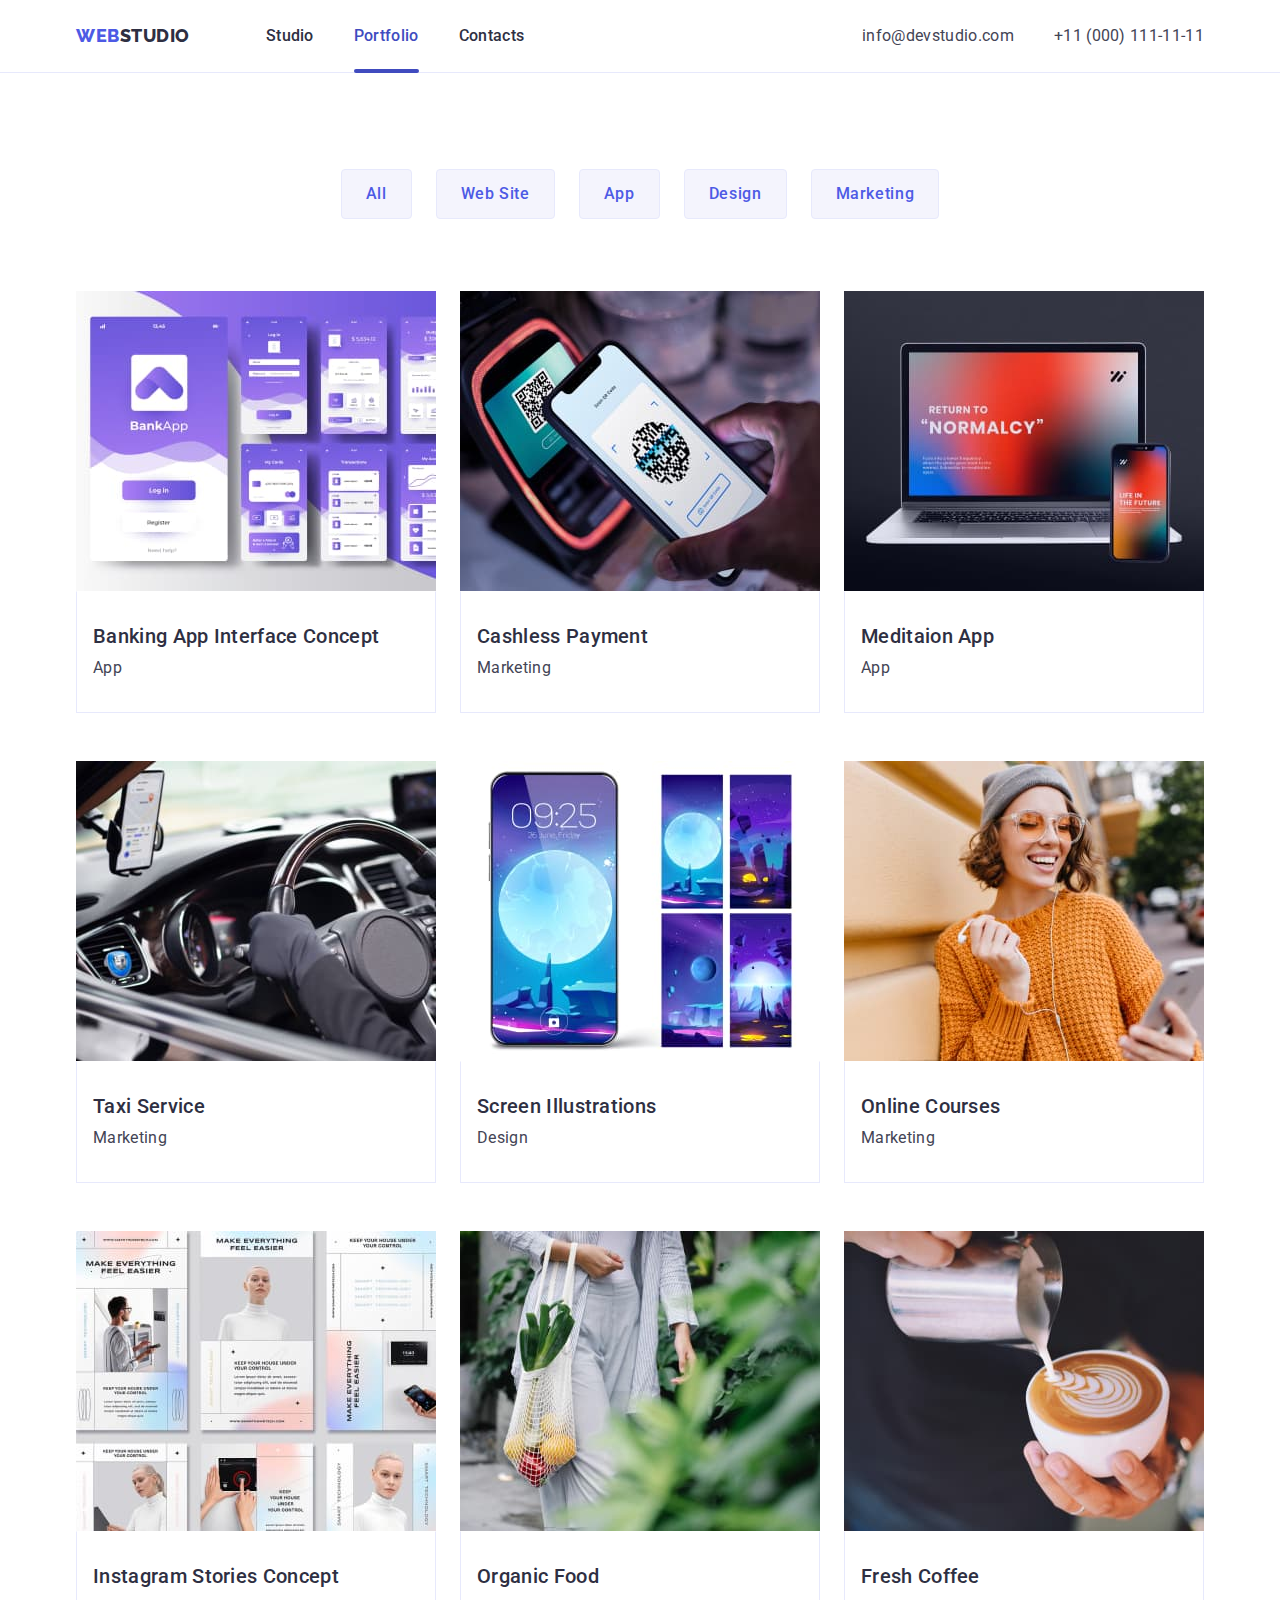
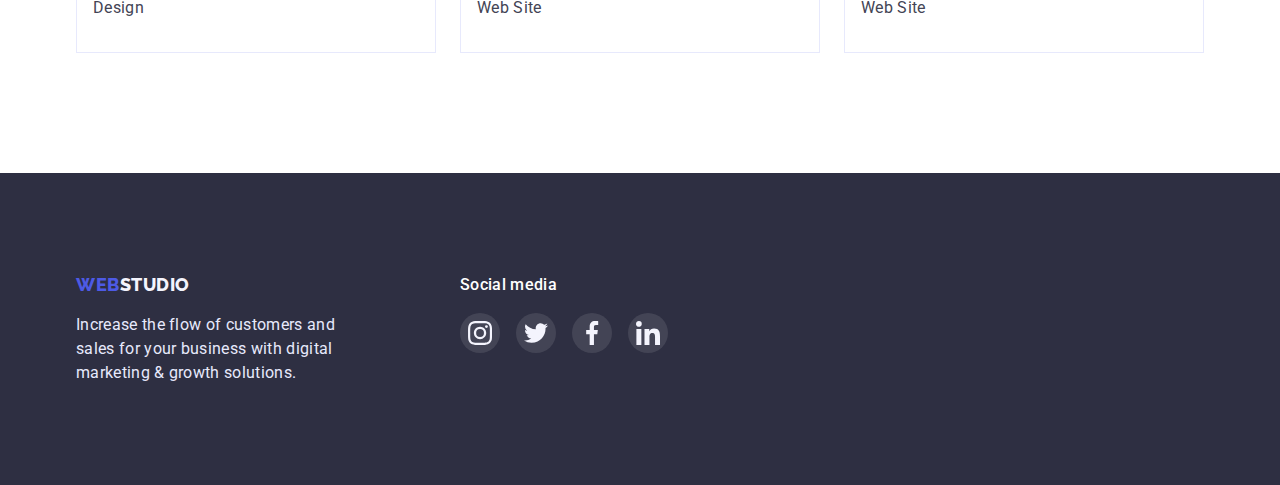
==== portfolio.html @ 97923b07 "Initial commit" ====
<!DOCTYPE html>
<html lang="en">
  <head>
    <meta charset="UTF-8" />
    <meta http-equiv="X-UA-Compatible" content="IE=edge" />
    <meta name="viewport" content="width=device-width, initial-scale=1.0" />
    <title>Portfolio</title>
    <link rel="preconnect" href="https://fonts.googleapis.com" />
    <link rel="preconnect" href="https://fonts.gstatic.com" crossorigin />
    <link
      href="https://fonts.googleapis.com/css2?family=Raleway:wght@800&family=Roboto:wght@400;500;700;900&display=swap"
      rel="stylesheet"
    />
    <link
      rel="stylesheet"
      href="https://cdnjs.cloudflare.com/ajax/libs/modern-normalize/1.1.0/modern-normalize.min.css"
    />
    <link rel="stylesheet" href="./css/styles.css" />
  </head>
  <body>
    <!-- Top Line -->
    <header class="header">
      <div class="container header-address">
        <nav class="header-navigation">
          <!-- Logo Web Studio -->
          <a href="./index.html" class="logo-link">
            Web<span class="logo-studio">Studio</span>
          </a>
          <!-- Menu Nav -->
          <ul class="header-list link">
            <li class="header-item">
              <a href="./index.html" class="header-link">Studio</a>
            </li>
            <li class="header-item">
              <a href="./portfolio.html" class="header-link curent"
                >Portfolio</a
              >
            </li>
            <li class="header-item">
              <a href="" class="header-link">Contacts</a>
            </li>
          </ul>
        </nav>
        <!-- Contacts info -->
        <address class="h-address">
          <ul class="header-address-list link">
            <li class="header-address-item">
              <a href="mailto:info@devstudio.com" class="header-mail"
                >info@devstudio.com</a
              >
            </li>
            <li class="header-address-item">
              <a href="tel:+110001111111" class="header-tel"
                >+11 (000) 111-11-11</a
              >
            </li>
          </ul>
        </address>
      </div>
    </header>
    <!-- Content section  -->
    <main class="content-portfoli">
      <section class="portfolio-section">
        <div class="container">
          <h1 class="portfoli-title visually-hidden">Work examples</h1>
          <ul class="button-list link">
            <li class="button-item-portfolio">
              <button type="button" class="content-portfolio-button">
                All
              </button>
            </li>
            <li class="button-item-portfolio">
              <button type="button" class="content-portfolio-button">
                Web Site
              </button>
            </li>
            <li class="button-item-portfolio">
              <button type="button" class="content-portfolio-button">
                App
              </button>
            </li>
            <li class="button-item-portfolio">
              <button type="button" class="content-portfolio-button">
                Design
              </button>
            </li>
            <li class="button-item-portfolio">
              <button type="button" class="content-portfolio-button">
                Marketing
              </button>
            </li>
          </ul>
          <ul class="porfolio-list link">
            <li class="portfolio-list-item">
              <a href="" class="portfolio-link">
                <div class="card-overlay">
                  <img
                    class="img-portfolio"
                    src="./images/Portfolio1.jpg"
                    width="360"
                    alt="Banking App"
                  />
                  <p class="text-overlay">
                    14 Stylish and User-Friendly App Design Concepts · Task
                    Manager App · Calorie Tracker App · Exotic Fruit Ecommerce
                    App · Cloud Storage App
                  </p>
                </div>
                <div class="portfolio-text">
                  <h2 class="examples-title">Banking App Interface Concept</h2>
                  <p class="examples-description">App</p>
                </div>
              </a>
            </li>
            <li class="portfolio-list-item">
              <a href="" class="portfolio-link">
                <div class="card-overlay">
                  <img
                    class="img-portfolio"
                    src="./images/Portfolio2.jpg"
                    width="360"
                    height="300"
                    alt="Cashless Payment"
                  />
                  <p class="text-overlay">
                    14 Stylish and User-Friendly App Design Concepts · Task
                    Manager App · Calorie Tracker App · Exotic Fruit Ecommerce
                    App · Cloud Storage App
                  </p>
                </div>
                <div class="portfolio-text">
                  <h2 class="examples-title">Cashless Payment</h2>
                  <p class="examples-description">Marketing</p>
                </div>
              </a>
            </li>
            <li class="portfolio-list-item">
              <a href="" class="portfolio-link">
                <div class="card-overlay">
                  <img
                    class="img-portfolio"
                    src="./images/Portfolio3.jpg"
                    width="360"
                    height="300"
                    alt="Meditaion App"
                  />
                  <p class="text-overlay">
                    14 Stylish and User-Friendly App Design Concepts · Task
                    Manager App · Calorie Tracker App · Exotic Fruit Ecommerce
                    App · Cloud Storage App
                  </p>
                </div>
                <div class="portfolio-text">
                  <h2 class="examples-title">Meditaion App</h2>
                  <p class="examples-description">App</p>
                </div>
              </a>
            </li>
            <li class="portfolio-list-item">
              <a href="" class="portfolio-link">
                <div class="card-overlay">
                  <img
                    class="img-portfolio"
                    src="./images/Portfolio4.jpg"
                    width="360"
                    height="300"
                    alt="Taxi Service"
                  />
                  <p class="text-overlay">
                    14 Stylish and User-Friendly App Design Concepts · Task
                    Manager App · Calorie Tracker App · Exotic Fruit Ecommerce
                    App · Cloud Storage App
                  </p>
                </div>
                <div class="portfolio-text">
                  <h2 class="examples-title">Taxi Service</h2>
                  <p class="examples-description">Marketing</p>
                </div>
              </a>
            </li>
            <li class="portfolio-list-item">
              <a href="" class="portfolio-link">
                <div class="card-overlay">
                  <img
                    class="img-portfolio"
                    src="./images/Portfolio5.jpg"
                    width="360"
                    height="300"
                    alt="Screen Illustrations"
                  />
                  <p class="text-overlay">
                    14 Stylish and User-Friendly App Design Concepts · Task
                    Manager App · Calorie Tracker App · Exotic Fruit Ecommerce
                    App · Cloud Storage App
                  </p>
                </div>
                <div class="portfolio-text">
                  <h2 class="examples-title">Screen Illustrations</h2>
                  <p class="examples-description">Design</p>
                </div>
              </a>
            </li>
            <li class="portfolio-list-item">
              <a href="" class="portfolio-link">
                <div class="card-overlay">
                  <img
                    class="img-portfolio"
                    src="./images/Portfolio6.jpg"
                    width="360"
                    height="300"
                    alt="Online Courses"
                  />
                  <p class="text-overlay">
                    14 Stylish and User-Friendly App Design Concepts · Task
                    Manager App · Calorie Tracker App · Exotic Fruit Ecommerce
                    App · Cloud Storage App
                  </p>
                </div>
                <div class="portfolio-text">
                  <h2 class="examples-title">Online Courses</h2>
                  <p class="examples-description">Marketing</p>
                </div>
              </a>
            </li>
            <li class="portfolio-list-item">
              <a href="" class="portfolio-link">
                <div class="card-overlay">
                  <img
                    class="img-portfolio"
                    src="./images/Portfolio7.jpg"
                    width="360"
                    height="300"
                    alt="Instagram"
                  />
                  <p class="text-overlay">
                    14 Stylish and User-Friendly App Design Concepts · Task
                    Manager App · Calorie Tracker App · Exotic Fruit Ecommerce
                    App · Cloud Storage App
                  </p>
                </div>
                <div class="portfolio-text">
                  <h2 class="examples-title">Instagram Stories Concept</h2>
                  <p class="examples-description">Design</p>
                </div>
              </a>
            </li>
            <li class="portfolio-list-item">
              <a href="" class="portfolio-link">
                <div class="card-overlay">
                  <img
                    class="img-portfolio"
                    src="./images/Portfolio8.jpg"
                    width="360"
                    height="300"
                    alt="Organic Food"
                  />
                  <p class="text-overlay">
                    14 Stylish and User-Friendly App Design Concepts · Task
                    Manager App · Calorie Tracker App · Exotic Fruit Ecommerce
                    App · Cloud Storage App
                  </p>
                </div>
                <div class="portfolio-text">
                  <h2 class="examples-title">Organic Food</h2>
                  <p class="examples-description">Web Site</p>
                </div>
              </a>
            </li>
            <li class="portfolio-list-item">
              <a href="" class="portfolio-link">
                <div class="card-overlay">
                  <img
                    class="img-portfolio"
                    src="./images/Portfolio9.jpg"
                    width="360"
                    height="300"
                    alt="Fresh Coffee"
                  />
                  <p class="text-overlay">
                    14 Stylish and User-Friendly App Design Concepts · Task
                    Manager App · Calorie Tracker App · Exotic Fruit Ecommerce
                    App · Cloud Storage App
                  </p>
                </div>
                <div class="portfolio-text">
                  <h2 class="examples-title">Fresh Coffee</h2>
                  <p class="examples-description">Web Site</p>
                </div>
              </a>
            </li>
          </ul>
        </div>
      </section>
    </main>
    <!-- Section Footer -->
    <footer class="footer">
      <div class="container footer-container">
        <div class="footer-logo">
          <a href="./index.html" class="logo-footer"
            >Web<span class="logo-studio-footer">Studio</span>
          </a>
          <p class="footer-description">
            Increase the flow of customers and sales for your business with
            digital marketing & growth solutions.
          </p>
        </div>
        <div class="social-media">
          <h3 class="social-name">Social media</h3>
          <ul class="footer-social-list link">
            <li class="footer-social-title">
              <a href="" class="footer-social-link">
                <svg class="footer-social-icon" width="24" height="24">
                  <use href="./images/icons.svg#icon-instagram"></use>
                </svg>
              </a>
            </li>
            <li class="footer-social-title">
              <a href="" class="footer-social-link">
                <svg class="footer-social-icon" width="24" height="24">
                  <use href="./images/icons.svg#icon-twitter"></use>
                </svg>
              </a>
            </li>
            <li class="footer-social-title">
              <a href="" class="footer-social-link">
                <svg class="footer-social-icon" width="24" height="24">
                  <use href="./images/icons.svg#icon-facebook"></use>
                </svg>
              </a>
            </li>
            <li class="footer-social-title">
              <a href="" class="footer-social-link">
                <svg class="footer-social-icon" width="24" height="24">
                  <use href="./images/icons.svg#icon-linkedin"></use>
                </svg>
              </a>
            </li>
          </ul>
        </div>
      </div>
    </footer>
  </body>
</html>
---- css/styles.css ----
:root {
  --primari-text-color: #434455;
  --secondary-text-color: #404bbf;
  --primari-background-color: #ffffff;
}
body {
  font-family: 'Roboto', sans-serif;
  letter-spacing: 0.02em;
  background: var(--primari-background-color);
}
/* --------------------------------------------Header--------------------------------------------*/
.container {
  max-width: 1158px;
  padding: 0 15px;
  margin: 0 auto;
}
.header {
  border-bottom-width: 1px;
  border-bottom-style: solid;
  border-bottom-color: #e7e9fc;
}

/* Logo WebStudio */
.logo-link {
  padding-top: 24px;
  padding-bottom: 24px;
  margin-right: 76px;
  display: inline-block;

  text-decoration: none;
  font-family: 'Raleway', sans-serif;
  font-weight: 800;
  font-size: 18px;
  line-height: 1.33;
  letter-spacing: 0.03em;
  text-transform: uppercase;
  color: #4d5ae5;
}
.logo-studio {
  color: #2e2f42;
}
/* Menu Nav */
.header-navigation {
  display: flex;
}
.link {
  padding: 0;
  margin: 0;

  list-style: none;
}
.header-list {
  display: flex;
}
.header-item:not(:last-child) {
  margin-right: 40px;
}

.header-link {
  display: block;
  padding-top: 24px;
  padding-bottom: 24px;
  position: relative;
  transition: color 250ms cubic-bezier(0.4, 0, 0.2, 1);

  text-decoration: none;
  font-weight: 500;
  font-size: 16px;
  line-height: 1.5;
  color: #2e2f42;
}
.header-link:hover,
.header-link:focus {
  font-weight: 500;
  font-size: 16px;
  line-height: 1.5;
  color: var(--secondary-text-color);
}
.header-list .header-link.curent {
  font-weight: 500;
  font-size: 16px;
  line-height: 1.5;
  color: var(--secondary-text-color);
}
.header-list .header-link.curent::after {
  content: '';
  width: 100%;
  height: 4px;
  background: #404bbf;
  border-radius: 2px;
  position: absolute;
  left: 0;
  bottom: -1px;
}
/* Contacts info */
.header-address {
  display: flex;
  align-items: center;
}
.h-address {
  margin-left: auto;
}
.header-address-list {
  display: flex;
}
.header-address-item + .header-address-item {
  margin-left: 40px;
}
.header-mail {
  padding-top: 24px;
  padding-bottom: 24px;

  font-style: normal;
  text-decoration: none;
  font-size: 16px;
  line-height: 1.5;
  color: var(--primari-text-color);
  transition: color 250ms cubic-bezier(0.4, 0, 0.2, 1);
}
.header-mail:hover,
.header-mail:focus {
  font-size: 16px;
  line-height: 1.5;
  color: var(--secondary-text-color);
}
.header-tel {
  padding-top: 24px;
  padding-bottom: 24px;

  font-style: normal;
  text-decoration: none;
  font-size: 16px;
  line-height: 1.5;
  color: var(--primari-text-color);
  transition: color 250ms cubic-bezier(0.4, 0, 0.2, 1);
}
.header-tel:hover,
.header-tel:focus {
  font-size: 16px;
  line-height: 1.5;
  color: var(--secondary-text-color);
}
/* --------------------------------------------Content section--------------------------------------------*/
/* Hero section */
.hero {
  max-width: 1440px;
  margin: 0 auto;
  padding: 180px 0;
  background: #2e2f42;
  text-align: center;
  background-image: linear-gradient(
      rgba(46, 47, 66, 0.7),
      rgba(46, 47, 66, 0.7)
    ),
    url(../images/people-office\ 1.jpg);
  background-repeat: no-repeat;
  background-position: center;
}
.hero-title {
  margin-top: 0;
  margin-right: auto;
  margin-left: auto;
  margin-bottom: 48px;
  width: 496px;
  text-align: center;

  font-weight: 700;
  font-size: 56px;
  line-height: 1.07;
  color: #ffffff;
}
.hero-button {
  border: none;
  border-radius: 4px;
  padding: 16px 32px;
  min-width: 169px;
  text-align: center;
  box-shadow: 0px 4px 4px rgba(0, 0, 0, 0.15);
  transition: background-color 250ms cubic-bezier(0.4, 0, 0.2, 1);

  font-family: inherit;
  font-weight: 500;
  font-size: 16px;
  line-height: 1.5;
  letter-spacing: 0.04em;
  color: #ffffff;
  background: #4d5ae5;
  cursor: pointer;
}
.hero-button:hover,
.hero-button:focus {
  background: #404bbf;
}
.backdrop {
  position: fixed;
  width: 100%;
  height: 100%;
  top: 0;
  left: 0;
  background: rgba(46, 47, 66, 0.4);
  transition: opacity 250ms cubic-bezier(0.4, 0, 0.2, 1),
    visibility 250ms cubic-bezier(0.4, 0, 0.2, 1);
}
.modal {
  position: absolute;
  width: 408px;
  min-height: 576px;
  top: 50%;
  left: 50%;
  transform: translate(-50%, -50%) scale(1);
  background: #fcfcfc;
  box-shadow: 0px 1px 1px rgba(0, 0, 0, 0.14), 0px 1px 3px rgba(0, 0, 0, 0.12),
    0px 2px 1px rgba(0, 0, 0, 0.2);
  border-radius: 4px;
  transition: transform 250ms cubic-bezier(0.4, 0, 0.2, 1);
}
.backdrop.is-hidden .modal {
  transform: translate(-50%, -50%) scale(0);
}
.modal-close {
  position: absolute;
  top: 24px;
  right: 24px;
  width: 24px;
  height: 24px;
  border-radius: 50%;
  background: #e7e9fc;
  border: 1px solid rgba(0, 0, 0, 0.1);
  cursor: pointer;
  transition: background-color 250ms cubic-bezier(0.4, 0, 0.2, 1),
    fill-color 250ms cubic-bezier(0.4, 0, 0.2, 1),
    border-color 250ms cubic-bezier(0.4, 0, 0.2, 1),
    border-radius 250ms cubic-bezier(0.4, 0, 0.2, 1);
}
.icon-close {
  position: absolute;
  top: 50%;
  left: 50%;
  transform: translate(-50%, -50%);
  fill: currentColor;
}
.modal-close:is(:hover, :focus) {
  background: #404bbf;
  border: 1px solid rgba(64, 75, 191, 1);
  color: white;
}
.is-hidden {
  opacity: 0;
  visibility: hidden;
  pointer-events: none;
}

/* Section 1 Preference */

.visually-hidden {
  position: absolute;
  top: -150%;
  z-index: -100;
  width: 0;
  height: 0;
  opacity: 0;
  visibility: hidden;
  user-select: none;
  pointer-events: none;
  cursor: none;
  margin: 0;
  padding: 0;
  overflow: hidden;
  border: none;
  outline: none;
  white-space: nowrap;
}
.section {
  padding-top: 120px;
  padding-bottom: 120px;
}
.section.nopadding {
  padding-top: 0;
}
.section-title {
  margin-top: 0;
  margin-bottom: 72px;
  text-align: center;

  font-weight: 700;
  font-size: 36px;
  line-height: 1.11;
  text-transform: capitalize;
  color: #2e2f42;
}
.preference-list {
  display: flex;
}
.preference-item {
  width: calc((100% - 72px) / 4);
  margin-right: 24px;
}
.preference-item:nth-child(4n) {
  margin-right: 0;
}
.preference-title {
  margin-top: 0;
  margin-bottom: 8px;

  font-weight: 500;
  font-size: 20px;
  line-height: 1.2;
  color: #2e2f42;
}
.preference-description {
  margin-top: 0;
  margin-bottom: 0;

  font-size: 16px;
  line-height: 1.5;
  color: var(--primari-text-color);
}
.preference-icon-link {
  text-decoration: none;
  display: flex;
  justify-content: center;
  align-items: center;
  margin-bottom: 8px;
  width: 264px;
  height: 112px;
  background: #f4f4fd;
  border-radius: 4px;
}
/* Section 2 What are we doing */
.doing-list {
  display: flex;
}
.item-img {
  margin-right: 24px;
}
.item-img:nth-child(3n) {
  margin-right: 0;
}

/* Section 3 Our Team */
.section.team {
  background: #f4f4fd;
  padding-bottom: 110px;
}

.team-list {
  display: flex;
}
.team-title {
  padding-bottom: 32px;
  margin-right: 24px;
  text-align: center;

  background: var(--primari-background-color);
  box-shadow: 0px 1px 6px rgba(46, 47, 66, 0.08),
    0px 1px 1px rgba(46, 47, 66, 0.16), 0px 2px 1px rgba(46, 47, 66, 0.08);
  border-radius: 0px 0px 4px 4px;
}
.team-title:nth-child(4n) {
  margin-right: 0;
}
.team-name {
  margin-top: 32px;
  margin-bottom: 8px;

  font-weight: 500;
  font-size: 20px;
  line-height: 1.2;
  color: #2e2f42;
}
.team-position {
  margin-top: 0;
  margin-bottom: 8px;

  font-size: 16px;
  line-height: 1.5;
  color: var(--primari-text-color);
}
.team-social-list {
  display: flex;
  justify-content: center;
  gap: 24px;
}
.team-social-title {
  width: 40px;
  height: 40px;
}
.team-social-link {
  text-decoration: none;
  display: flex;
  justify-content: center;
  align-items: center;
  width: 100%;
  height: 100%;
  border-radius: 50%;
  background-color: #4d5ae5;
  color: #f4f4fd;
  transition: background-color 250ms cubic-bezier(0.4, 0, 0.2, 1);
}
.team-social-link:is(:hover, :focus) {
  background-color: #404bbf;
}

.team-social-icon {
  fill: currentColor;
}
/* Section 4 Customers */
.section-customers {
  padding-top: 130px;
  padding-bottom: 120px;
}
.customers-list {
  display: flex;
  justify-content: center;
  gap: 24px;
}
.customers-list-title {
  width: 168px;
  height: 88px;
}
.customers-link {
  display: flex;
  justify-content: center;
  align-items: center;
  width: 100%;
  height: 100%;
  border: 1px solid #8e8f99;
  border-radius: 4px;
  color: #8e8f99;
  transition: border-color 250ms cubic-bezier(0.4, 0, 0.2, 1),
    color 250ms cubic-bezier(0.4, 0, 0.2, 1);
}

.customers-link:is(:hover, :focus) {
  border: 1px solid #404bbf;
  color: #404bbf;
}
.customers-icon {
  fill: currentColor;
}

/* --------------------------------------------Footer--------------------------------------------  */
.footer {
  padding-top: 100px;
  padding-bottom: 100px;

  background: #2e2f42;
}
.logo-footer {
  display: inline-block;
  margin-bottom: 16px;
  text-decoration: none;
  font-family: 'Raleway', sans-serif;
  font-weight: 800;
  font-size: 18px;
  line-height: 1.33;
  letter-spacing: 0.03em;
  text-transform: uppercase;
  color: #4d5ae5;
}
.logo-studio-footer {
  color: #f4f4fd;
}
.footer-description {
  font-weight: 400;
  font-size: 16px;
  line-height: 1.5;

  margin-top: 0;
  margin-bottom: 0;
  color: #e7e9fc;

  max-width: 264px;
}
.footer-container {
  display: flex;
}
.social-media {
  margin-top: 0;
  margin-bottom: 0;
  margin-left: 120px;
}
.social-name {
  margin-top: 0;
  margin-bottom: 16px;

  font-weight: 500;
  font-size: 16px;
  line-height: 1.5;
  letter-spacing: 0.02em;
  color: #ffffff;
}
.footer-social-list {
  display: flex;
  gap: 16px;
}
.footer-social-title {
  width: 40px;
  height: 40px;
}
.footer-social-link {
  text-decoration: none;
  display: flex;
  justify-content: center;
  align-items: center;
  width: 100%;
  height: 100%;
  border-radius: 50%;
  background: rgba(255, 255, 255, 0.1);
  color: #fff;
  transition: background-color 250ms cubic-bezier(0.4, 0, 0.2, 1);
}
.footer-social-link:is(:hover, :focus) {
  background-color: #31d0aa;
}
.footer-social-icon {
  fill: currentColor;
}
/* Portfolio */
.portfolio-section {
  padding-top: 96px;
  padding-bottom: 120px;
}
.button-list {
  display: flex;
  align-items: center;
  justify-content: center;
  margin-bottom: 72px;
}
.button-item-portfolio {
  margin-right: 24px;
}
.button-item-portfolio:nth-child(5n) {
  margin-right: 0;
}
.content-portfolio-button {
  font-family: inherit;
  font-weight: 500;
  font-size: 16px;
  line-height: 1.5;
  letter-spacing: 0.04em;
  color: #4d5ae5;
  background: #f4f4fd;
  cursor: pointer;
  border: 1px solid #e7e9fc;
  border-radius: 4px;
  padding: 12px 24px;
  transition: color 250ms cubic-bezier(0.4, 0, 0.2, 1),
    background-color 250ms cubic-bezier(0.4, 0, 0.2, 1),
    border-color 250ms cubic-bezier(0.4, 0, 0.2, 1),
    box-shadow 250ms cubic-bezier(0.4, 0, 0.2, 1);
}
.content-portfolio-button:hover,
.content-portfolio-button:focus {
  background: #404bbf;
  color: #ffffff;
  border: 1px solid #404bbf;
  box-shadow: 0px 3px 1px rgba(0, 0, 0, 0.1), 0px 2px 1px rgba(0, 0, 0, 0.08),
    0px 2px 2px rgba(0, 0, 0, 0.12);
}
.portfolio-link {
  text-decoration: none;
  display: block;
  transition: box-shadow 250ms cubic-bezier(0.4, 0, 0.2, 1);
}
.portfolio-text {
  padding-left: 16px;
  padding-top: 32px;
  padding-bottom: 32px;
  border: 1px solid #e7e9fc;
  border-top: 1px solid transparent;
}
.porfolio-list {
  display: flex;
  flex-wrap: wrap;
  column-gap: 24px;
  row-gap: 48px;
}
.portfolio-list-item {
  width: calc((100% - 48px) / 3);
}

.portfolio-link:is(:hover, :focus) {
  box-shadow: 0px 1px 6px rgba(46, 47, 66, 0.08),
    0px 1px 1px rgba(46, 47, 66, 0.16), 0px 2px 1px rgba(46, 47, 66, 0.08);
}
.text-overlay {
  display: inline-block;
  font-family: 'Roboto';
  font-style: normal;
  font-weight: 400;
  font-size: 16px;
  line-height: 1.5;
  letter-spacing: 0.02em;
  color: #f4f4fd;
  background-color: #4d5ae5;
  margin: 0;
  padding: 40px 32px;
  position: absolute;
  top: 0;
  left: 0;
  width: 100%;
  height: 100%;
  transform: translateY(100%);
  transition: transform 250ms cubic-bezier(0.4, 0, 0.2, 1);
}
.portfolio-link:is(:hover, :focus) .text-overlay {
  transform: translateY(0);
}
.card-overlay {
  position: relative;
  overflow: hidden;
}
.examples-title {
  margin-top: 0;
  margin-bottom: 8px;

  font-weight: 500;
  font-size: 20px;
  line-height: 1.2;
  color: #2e2f42;
}
.examples-description {
  margin-top: 0;
  margin-bottom: 0;

  font-size: 16px;
  line-height: 1.5;
  color: var(--primari-text-color);
}
.img-portfolio {
  display: block;
}
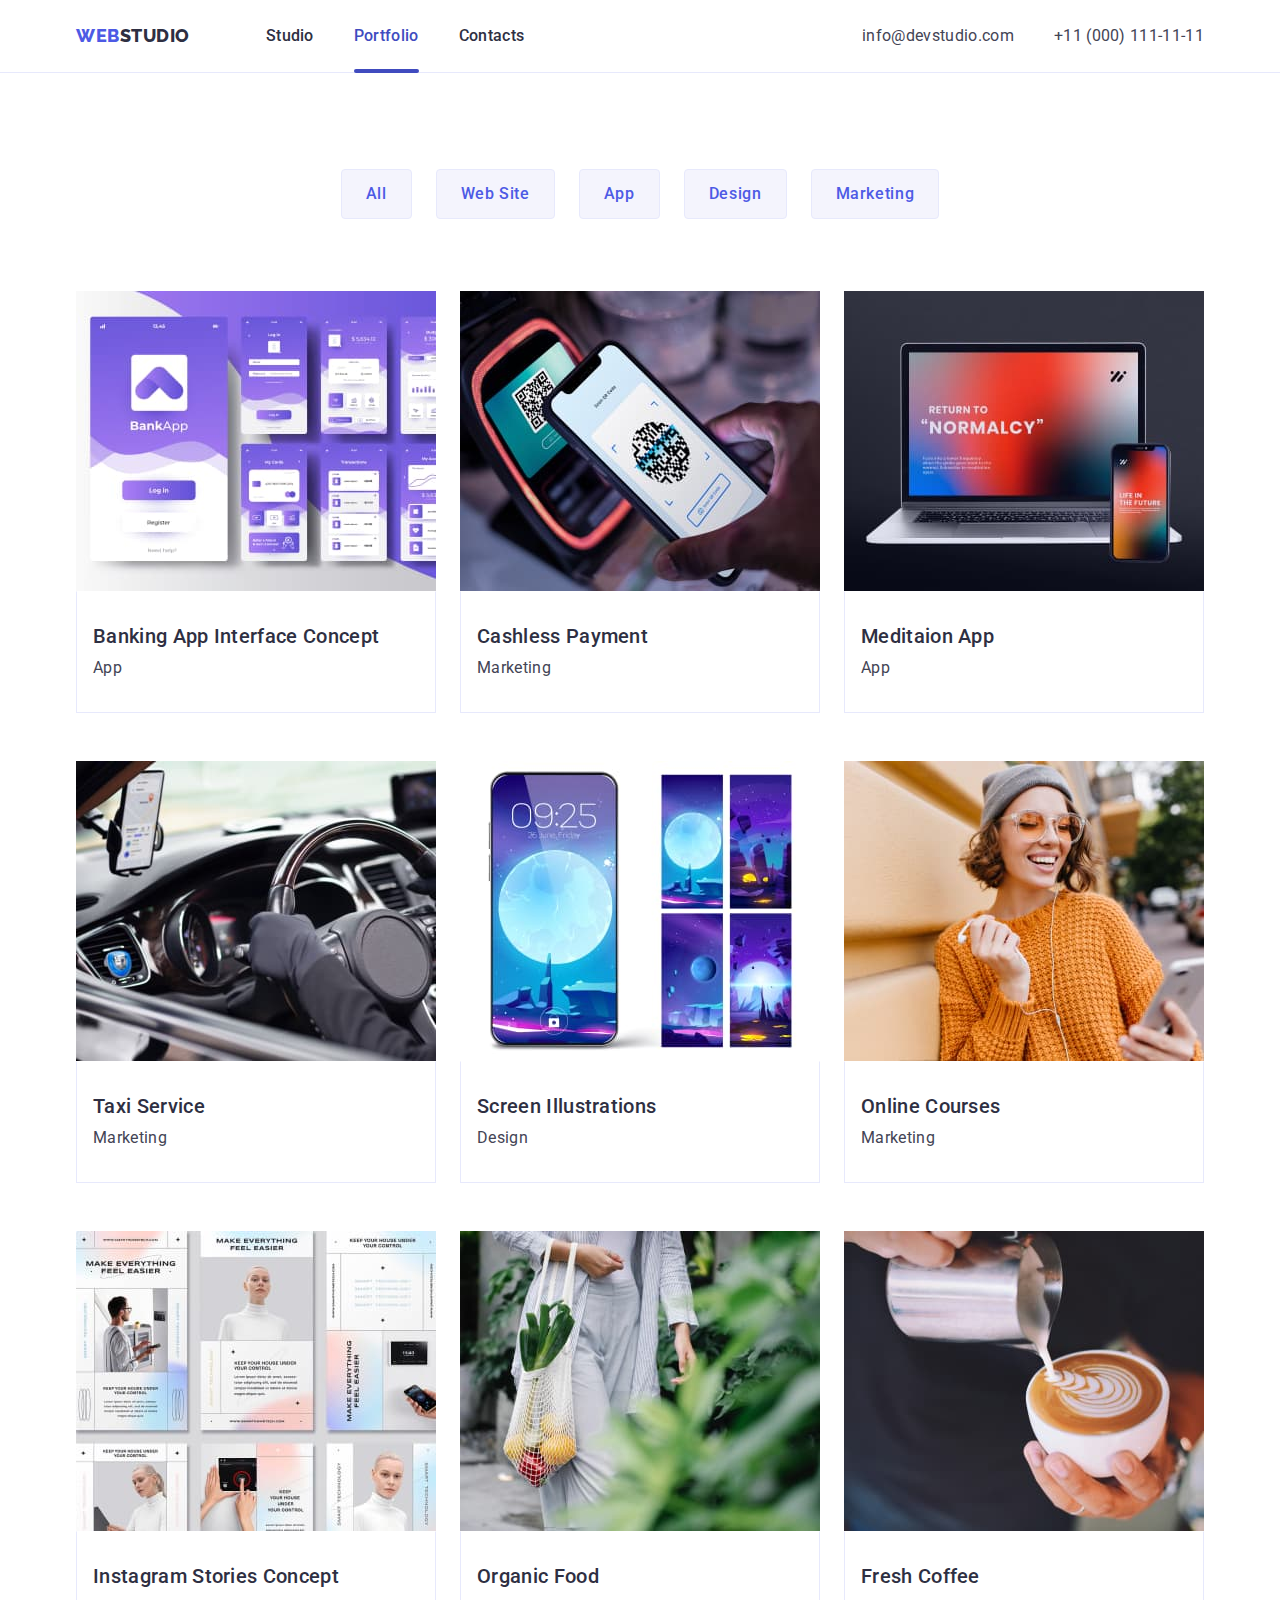
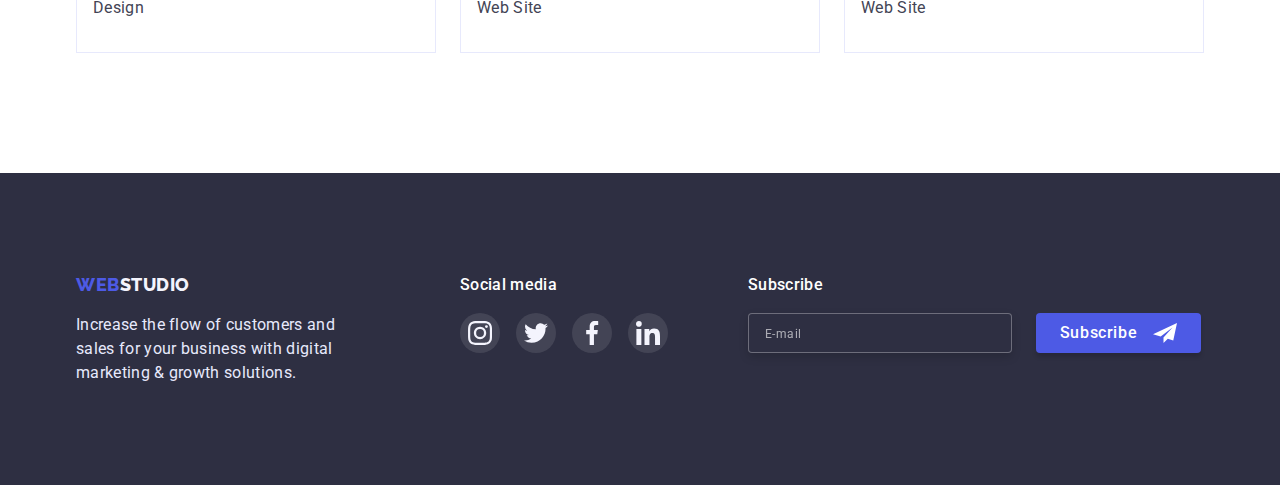
==== commit 431323c5: "Home_work6" ====
--- a/portfolio.html
+++ b/portfolio.html
@@ -337,6 +337,25 @@
             </li>
           </ul>
         </div>
+        <div class="subscribe">
+          <h3 class="social-name">Subscribe</h3>
+          <form class="subscribe-form">
+            <input
+              type="email"
+              name="subscription"
+              placeholder="E-mail"
+              class="subscription-input"
+              autocomplete="off"
+              required
+            />
+            <button type="submit" class="subscribe-btn">
+              Subscribe
+              <svg class="icon-frame" width="24" height="24">
+                <use href="./images/icons.svg#icon-send"></use>
+              </svg>
+            </button>
+          </form>
+        </div>
       </div>
     </footer>
   </body>
--- a/css/styles.css
+++ b/css/styles.css
@@ -203,16 +203,18 @@
 }
 .modal {
   position: absolute;
-  width: 408px;
-  min-height: 576px;
   top: 50%;
   left: 50%;
   transform: translate(-50%, -50%) scale(1);
+  transition: transform 250ms cubic-bezier(0.4, 0, 0.2, 1);
+
+  width: 408px;
+  min-height: 576px;
+  padding: 72px 24px 24px 24px;
   background: #fcfcfc;
   box-shadow: 0px 1px 1px rgba(0, 0, 0, 0.14), 0px 1px 3px rgba(0, 0, 0, 0.12),
     0px 2px 1px rgba(0, 0, 0, 0.2);
   border-radius: 4px;
-  transition: transform 250ms cubic-bezier(0.4, 0, 0.2, 1);
 }
 .backdrop.is-hidden .modal {
   transform: translate(-50%, -50%) scale(0);
@@ -249,7 +251,119 @@
   visibility: hidden;
   pointer-events: none;
 }
-
+.modal-title {
+  margin-top: 0;
+  margin-bottom: 16px;
+  font-weight: 500;
+  font-size: 16px;
+  line-height: 1.5;
+  text-align: center;
+  letter-spacing: 0.02em;
+  color: #2e2f42;
+}
+.form-label {
+  display: block;
+  margin-bottom: 4px;
+  font-weight: 400;
+  font-size: 12px;
+  line-height: 1.17;
+  letter-spacing: 0.01em;
+  color: #8e8f99;
+  text-align: left;
+}
+.form-label:nth-child(1) {
+  letter-spacing: 0.04em;
+}
+.form-group {
+  position: relative;
+  margin-bottom: 8px;
+}
+.form-input {
+  width: 100%;
+  height: 40px;
+  padding: 11px 38px;
+  outline: transparent;
+  opacity: 0.2;
+  border: 1px solid rgba(33, 33, 33, 0.2);
+  border-radius: 4px;
+  transition: border-color 250ms cubic-bezier(0.4, 0, 0.2, 1),
+    opacity 250ms cubic-bezier(0.4, 0, 0.2, 1);
+}
+.form-input:focus {
+  border-color: #4d5ae5;
+  opacity: 1;
+}
+.form-input:focus + .form-icon {
+  fill: #4d5ae5;
+}
+.form-icon {
+  position: absolute;
+  top: 50%;
+  left: 16px;
+  transform: translateY(-50%);
+  fill: #2e2f42;
+  transition: fiil 250ms cubic-bezier(0.4, 0, 0.2, 1);
+}
+.form-textarea {
+  display: block;
+  width: 100%;
+  min-height: 120px;
+  border: 1px solid rgba(33, 33, 33, 0.2);
+  border-radius: 4px;
+  padding: 11px 16px;
+  outline: transparent;
+  resize: none;
+  opacity: 0.2;
+  transition: border-color 250ms cubic-bezier(0.4, 0, 0.2, 1),
+    opacity 250ms cubic-bezier(0.4, 0, 0.2, 1);
+}
+.form-textarea:focus {
+  border-color: #4d5ae5;
+  opacity: 1;
+}
+.form-textarea::placeholder {
+  font-size: 12px;
+  line-height: 1.17;
+  color: rgba(117, 117, 117, 0.5);
+}
+.checkbox {
+  margin-top: 16px;
+  margin-bottom: 24px;
+}
+.policy-label {
+  display: flex;
+  align-items: center;
+  font-size: 12px;
+  line-height: 1.17;
+  letter-spacing: 0.04em;
+  color: var(--subtle-text);
+}
+.box-icon {
+  width: 16px;
+  height: 16px;
+  margin-right: 8px;
+  border: 1.25px solid #2e2f42;
+  border-radius: 2px;
+  display: flex;
+  align-items: center;
+  box-sizing: border-box;
+  fill: transparent;
+  transition: background-color 250ms cubic-bezier(0.4, 0, 0.2, 1),
+    fill 250ms cubic-bezier(0.4, 0, 0.2, 1);
+}
+.form-checkbox:checked + .policy-label .box-icon {
+  fill: #f4f4fd;
+  background-color: #404bbf;
+}
+.policy-label a {
+  padding-left: 4px;
+}
+.form-btn {
+  display: block;
+  min-width: 169px;
+  min-height: 56px;
+  margin: auto;
+}
 /* Section 1 Preference */
 
 .visually-hidden {
@@ -516,6 +630,61 @@
 .footer-social-icon {
   fill: currentColor;
 }
+.subscribe {
+  margin-left: 80px;
+}
+
+.subscribe-form {
+  display: flex;
+}
+.subscription-input {
+  min-width: 264px;
+  padding: 8px 16px;
+  color: #ffffff;
+  border: 1px solid rgba(255, 255, 255, 0.3);
+  filter: drop-shadow(0px 4px 4px rgba(0, 0, 0, 0.15));
+  background-color: #2e2f42;
+  border-radius: 4px;
+  outline: none;
+}
+.subscription-input::placeholder {
+  font-weight: 400;
+  font-size: 12px;
+  line-height: 2;
+  letter-spacing: 0.04em;
+  color: rgba(255, 255, 255, 0.6);
+}
+.subscribe-btn {
+  display: flex;
+  justify-content: center;
+  align-items: center;
+  border: none;
+  border-radius: 4px;
+  box-shadow: 0px 4px 4px rgba(0, 0, 0, 0.15);
+  font-family: inherit;
+  font-weight: 500;
+  font-size: 16px;
+  line-height: 1.5;
+  letter-spacing: 0.04em;
+  color: #ffffff;
+  background: #4d5ae5;
+  cursor: pointer;
+  min-width: 165px;
+  min-height: 40px;
+  margin-left: 24px;
+  transition: background-color 250ms cubic-bezier(0.4, 0, 0.2, 1),
+    box-shadow 250ms cubic-bezier(0.4, 0, 0.2, 1);
+}
+.subscribe-btn:hover,
+.subscribe-btn:focus {
+  background-color: #404bbf;
+  border-color: transparent;
+  box-shadow: 0px 4px 4px rgba(0, 0, 0, 0.15);
+}
+.icon-frame {
+  margin-left: 16px;
+}
+
 /* Portfolio */
 .portfolio-section {
   padding-top: 96px;
